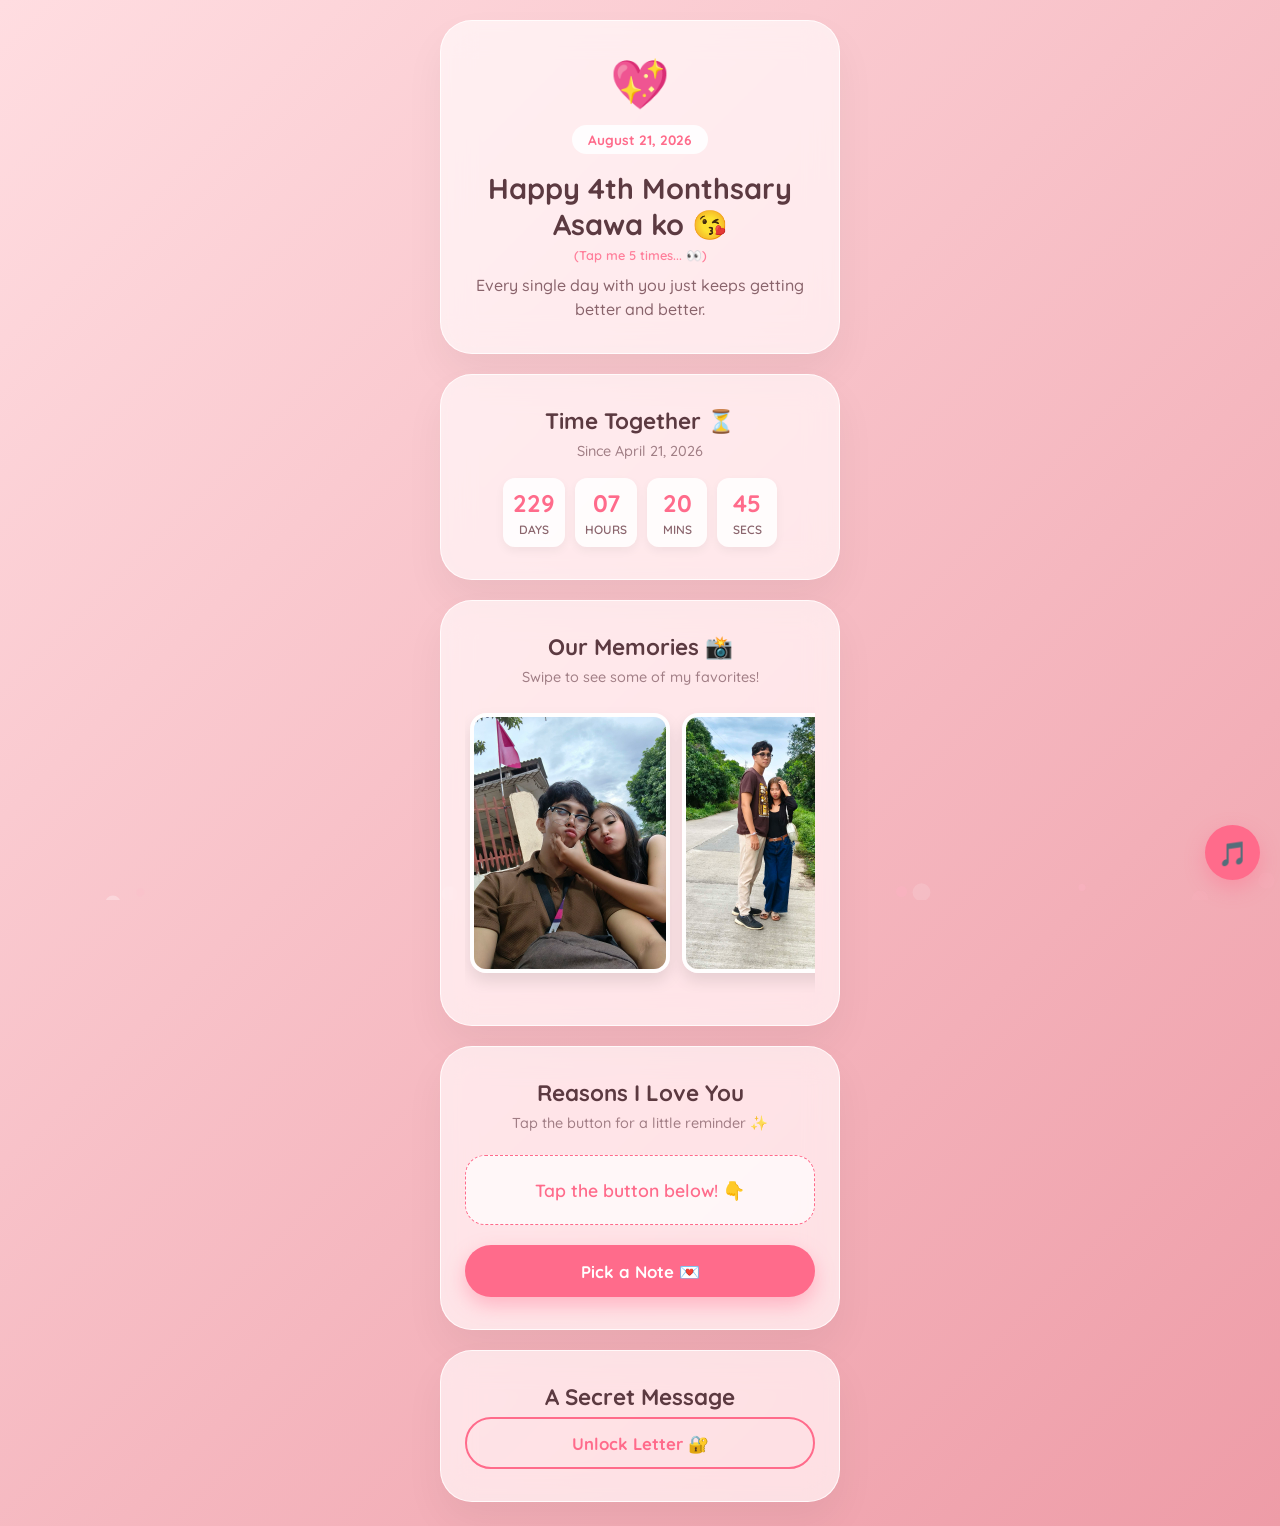
==== Website/main.html @ 51166802 "Update secret message in Easter egg section" ====
<!DOCTYPE html>
<html lang="en">
<head>
  <meta charset="UTF-8">
  <meta name="viewport" content="width=device-width, initial-scale=1.0, maximum-scale=1.0, user-scalable=no, viewport-fit=cover">
  <title>Happy 4th Monthsary!</title>
  <link rel="stylesheet" href="style.css?v=7">
</head>
<body>

  <!-- Floating Hearts Background -->
  <canvas id="hearts"></canvas>

  <div class="container">
  <!-- Header Card -->
    <div class="card">
      <div class="icon-wrapper">💖</div>
      <div class="date-badge">August 21, 2026</div>
      
      <!-- UPDATED TITLE WITH ASAWA KO AND EMOJI -->
      <h1 id="easterEggTrigger" style="cursor: pointer; user-select: none; -webkit-user-select: none;">Happy 4th Monthsary Asawa ko 😘</h1>
      <p style="font-size: 0.8rem; color: var(--accent); opacity: 0.85; margin-top: -4px; margin-bottom: 8px; font-weight: 600;">(Tap me 5 times... 👀)</p>
      
      <p>Every single day with you just keeps getting better and better.</p>
    </div>

    <!-- Relationship Timer Card -->
    <div class="card">
      <h2>Time Together ⏳</h2>
      <p class="subtitle">Since April 21, 2026</p>
      <div class="timer-container">
        <div class="time-box"><span id="days">00</span><small>Days</small></div>
        <div class="time-box"><span id="hours">00</span><small>Hours</small></div>
        <div class="time-box"><span id="mins">00</span><small>Mins</small></div>
        <div class="time-box"><span id="secs">00</span><small>Secs</small></div>
      </div>
    </div>

    <!-- Photo Gallery -->
    <div class="card">
      <h2>Our Memories 📸</h2>
      <p class="subtitle">Swipe to see some of my favorites!</p>
      <div class="gallery-container" id="photoGallery"></div>
    </div>

    <!-- Interactive Love Note Jar -->
    <div class="card">
      <h2>Reasons I Love You</h2>
      <p class="subtitle">Tap the button for a little reminder ✨</p>
      <div class="note-box">
        <div class="note-text" id="loveNote">Tap the button below! 👇</div>
      </div>
      <button class="btn" id="noteBtn">Pick a Note 💌</button>
    </div>

    <!-- Secret Love Letter & Voice Note -->
    <div class="card">
      <h2>A Secret Message</h2>
      <button class="btn btn-outline" id="letterBtn">Unlock Letter 🔐</button>
      <div class="letter-content" id="secretLetter">
        <p>Hey babe,</p>
        <p>Happy 4th Monthsary! Ginawa ko 'tong maliit na website na 'to para lang sa'yo, kasi deserve mo ang buong mundo.</p>
        <p>Salamat sa lahat ng tawanan natin, sa mga late-night talks, at sa pagiging number one supporter ko. Sobrang swerte ko na palagi kitang kasama.</p>
        <p class="signature">Laging sa'yo, <br><strong>Me ❤️</strong></p>
        
        <div style="margin-top: 20px; text-align: center;">
          <audio id="voiceNote" src="voice.mp3"></audio>
          <button class="btn btn-outline" id="playVoiceBtn" style="font-size: 0.95rem;">▶️ Play My Voice Message</button>
        </div>
      </div>
    </div>
  </div>

 <!-- Music Player & Floating Button -->
  <audio id="bgMusic" loop autoplay>
    <!-- Change this back to song.mp3 -->
    <source src="song.mp3" type="audio/mpeg">
  </audio>
  <button class="music-btn" id="musicBtn">🎵</button>

  <!-- Fullscreen Photo Modal -->
  <div class="photo-modal" id="photoModal">
    <span class="close-photo" id="closePhotoBtn">&times;</span>
    <img class="photo-modal-content" id="expandedImg">
  </div>

 <!-- Secret Easter Egg Modal Popup -->
  <div class="easter-egg-modal" id="easterEggModal">
    <div class="easter-egg-content">
      <span class="easter-egg-icon">🐣💖</span>
      <h3>Secret Easter Egg Found!</h3>
      
      <p>Di ka dapat nandito ngayon, nakita mo na pinakamaganda kong kabet ahahah ajokee 😜<br><br>anyways ILOVE YOU SO MUCH ASAWA KO 😘😘😘</p>
      
      <!-- YOUR "KABET" PHOTO GOES RIGHT HERE -->
      <img src="kabet.png" alt="Kabet Joke" style="width: 100%; max-width: 200px; border-radius: 12px; margin-bottom: 15px; border: 2px dashed var(--accent);">
      
      <button class="btn" id="closeEggBtn">Yehey! ❤️</button>
    </div>
  </div>
  <script src="script.js?v=7"></script>
</body>
</html>
---- Website/style.css ----
@import url('https://fonts.googleapis.com/css2?family=Quicksand:wght@500;600;700&display=swap');

:root {
  --bg-gradient: linear-gradient(135deg, #ffdde1 0%, #ee9ca7 100%);
  --card-bg: rgba(255, 255, 255, 0.65);
  --card-border: rgba(255, 255, 255, 0.8);
  --text-main: #5c3a41;
  --text-muted: #8a646c;
  --accent: #ff6b8b;
  --accent-shadow: rgba(255, 107, 139, 0.4);
}

* {
  box-sizing: border-box;
  margin: 0;
  padding: 0;
  font-family: 'Quicksand', -apple-system, BlinkMacSystemFont, "Segoe UI", Roboto, Helvetica, Arial, sans-serif, "Apple Color Emoji", "Segoe UI Emoji", "Segoe UI Symbol", "Noto Color Emoji";
  -webkit-tap-highlight-color: transparent;
  touch-action: manipulation;
}

body {
  background: var(--bg-gradient);
  min-height: 100vh;
  min-height: -webkit-fill-available; 
  display: flex;
  flex-direction: column;
  align-items: center;
  justify-content: center; 
  color: var(--text-main);
  overflow-x: hidden;
  padding: max(20px, env(safe-area-inset-top)) 20px max(24px, env(safe-area-inset-bottom));
}

canvas#hearts {
  position: fixed;
  top: 0; left: 0; width: 100%; height: 100%;
  pointer-events: none;
  z-index: 0;
}

/* --- Landing Page Styles --- */
.landing-page { position: absolute; top: 0; left: 0; width: 100%; height: 100%; display: flex; flex-direction: column; align-items: center; justify-content: center; z-index: 10; }
.landing-title { font-size: 2.2rem; color: var(--text-main); margin-bottom: 10px; text-align: center; animation: slideDown 0.6s ease-out; }
.landing-text { font-size: 1.1rem; margin-bottom: 30px; animation: slideDown 0.8s ease-out; }
.catch-btn { transition: top 0.3s cubic-bezier(0.175, 0.885, 0.32, 1.275), left 0.3s cubic-bezier(0.175, 0.885, 0.32, 1.275), background 0.2s; width: auto !important; min-width: 160px; z-index: 20; position: relative; }

/* --- Main Page Styles --- */
.container { width: 100%; max-width: 400px; z-index: 1; display: flex; flex-direction: column; gap: 20px; margin: auto 0; }
.card { background: var(--card-bg); backdrop-filter: blur(16px) saturate(120%); border-radius: 32px; padding: 32px 24px; text-align: center; box-shadow: 0 20px 40px rgba(0, 0, 0, 0.05); border: 1px solid var(--card-border); animation: slideUp 0.6s cubic-bezier(0.16, 1, 0.3, 1) backwards; }

.card:nth-child(1) { animation-delay: 0.1s; }
.card:nth-child(2) { animation-delay: 0.25s; }
.card:nth-child(3) { animation-delay: 0.4s; }
.card:nth-child(4) { animation-delay: 0.55s; }
.card:nth-child(5) { animation-delay: 0.7s; }

.icon-wrapper { font-size: 3rem; margin-bottom: 12px; animation: float 3s ease-in-out infinite; }
h1 { font-size: 1.8rem; font-weight: 700; margin-bottom: 8px; color: var(--text-main); cursor: pointer; }
h2 { font-size: 1.4rem; font-weight: 700; margin-bottom: 6px; }

.date-badge { display: inline-block; background: rgba(255, 255, 255, 0.9); color: var(--accent); padding: 6px 16px; border-radius: 20px; font-size: 0.85rem; font-weight: 700; margin-bottom: 16px; }
p { font-size: 1rem; line-height: 1.5; color: var(--text-muted); font-weight: 500; }
.subtitle { font-size: 0.9rem; opacity: 0.8; }

/* --- Timer Styles --- */
.timer-container { display: flex; justify-content: center; gap: 10px; margin-top: 15px; }
.time-box { background: rgba(255, 255, 255, 0.85); padding: 10px; border-radius: 12px; min-width: 60px; box-shadow: 0 4px 10px rgba(0,0,0,0.05); display: flex; flex-direction: column; }
.time-box span { font-size: 1.5rem; font-weight: 700; color: var(--accent); }
.time-box small { font-size: 0.75rem; color: var(--text-muted); font-weight: 600; text-transform: uppercase; margin-top: 4px; }

/* --- Photo Gallery Styles --- */
.gallery-container { display: flex; gap: 12px; overflow-x: auto; padding: 10px 5px 20px 5px; margin-top: 15px; scroll-snap-type: x mandatory; scrollbar-width: none; }
.gallery-container::-webkit-scrollbar { display: none; }
.gallery-img { flex: 0 0 200px; height: 260px; object-fit: cover; border-radius: 16px; scroll-snap-align: center; box-shadow: 0 8px 16px rgba(0,0,0,0.1); border: 4px solid rgba(255, 255, 255, 0.9); background-color: rgba(255, 255, 255, 0.4); }

/* --- Interactive Note Box --- */
.note-box { margin: 20px 0; min-height: 70px; display: flex; align-items: center; justify-content: center; background: rgba(255, 255, 255, 0.7); border-radius: 20px; padding: 16px; border: 1px dashed var(--accent); }
.note-text { font-size: 1.1rem; font-weight: 600; color: var(--accent); transition: all 0.3s; }

/* --- Buttons --- */
.btn { background: var(--accent); color: white; border: none; min-height: 52px; width: 100%; padding: 0 24px; font-size: 1.05rem; font-weight: 700; border-radius: 100px; cursor: pointer; box-shadow: 0 8px 20px var(--accent-shadow); transition: transform 0.2s; }
.btn-outline { background: transparent; color: var(--accent); border: 2px solid var(--accent); box-shadow: none; }
.btn:active { transform: scale(0.92); }

/* --- Secret Letter --- */
.letter-content { display: none; margin-top: 24px; padding-top: 24px; border-top: 2px dashed rgba(255,255,255,0.6); text-align: left; }
.letter-content p { margin-bottom: 12px; }
.letter-content .signature { margin-top: 20px; font-size: 1.1rem; color: var(--accent); }
.letter-content.active { display: block; animation: slideDown 0.4s ease-out; }

/* --- Floating Music Button --- */
.music-btn { position: fixed; bottom: 20px; right: 20px; width: 55px; height: 55px; border-radius: 50%; background: var(--accent); color: white; border: none; font-size: 1.5rem; box-shadow: 0 8px 20px var(--accent-shadow); cursor: pointer; z-index: 100; display: flex; align-items: center; justify-content: center; transition: transform 0.2s; }
.music-btn:active { transform: scale(0.85); }

/* --- Tap-to-Heart Animation --- */
.tap-heart { position: absolute; font-size: 1.8rem; pointer-events: none; transform: translate(-50%, -50%); animation: floatUpHeart 1.2s ease-out forwards; z-index: 9999; }

/* --- Fullscreen Photo Modal Styles --- */
.photo-modal { position: fixed; top: 0; left: 0; width: 100%; height: 100%; background: rgba(0, 0, 0, 0.85); backdrop-filter: blur(8px); display: flex; align-items: center; justify-content: center; z-index: 100000; opacity: 0; pointer-events: none; transition: opacity 0.3s ease; }
.photo-modal.active { opacity: 1; pointer-events: auto; }
.photo-modal-content { max-width: 90%; max-height: 85%; border-radius: 16px; box-shadow: 0 10px 30px rgba(0,0,0,0.5); transform: scale(0.8); transition: transform 0.3s cubic-bezier(0.175, 0.885, 0.32, 1.275); object-fit: contain; }
.photo-modal.active .photo-modal-content { transform: scale(1); }
.close-photo { position: absolute; top: 15px; right: 25px; color: white; font-size: 45px; font-weight: bold; cursor: pointer; transition: 0.2s; z-index: 100001; }
.close-photo:active { transform: scale(0.8); }

/* --- Easter Egg Modal Styles --- */
.easter-egg-modal { position: fixed; top: 0; left: 0; width: 100%; height: 100%; background: rgba(0, 0, 0, 0.4); backdrop-filter: blur(8px); display: flex; align-items: center; justify-content: center; z-index: 10000; opacity: 0; pointer-events: none; transition: opacity 0.3s ease; }
.easter-egg-modal.active { opacity: 1; pointer-events: auto; }
.easter-egg-content { background: rgba(255, 255, 255, 0.95); padding: 30px 24px; border-radius: 28px; text-align: center; max-width: 320px; width: 90%; box-shadow: 0 20px 40px rgba(0,0,0,0.2); border: 2px solid var(--accent); transform: scale(0.8); transition: transform 0.3s cubic-bezier(0.175, 0.885, 0.32, 1.275); }
.easter-egg-modal.active .easter-egg-content { transform: scale(1); }
.easter-egg-icon { font-size: 3rem; display: block; margin-bottom: 10px; animation: float 3s ease-in-out infinite; }
.easter-egg-content h3 { color: var(--accent); margin-bottom: 8px; font-size: 1.3rem; }
.easter-egg-content p { margin-bottom: 20px; color: var(--text-main); font-size: 0.95rem; line-height: 1.4; }

/* --- Keyframes --- */
@keyframes slideUp { from { opacity: 0; transform: translateY(30px); } to { opacity: 1; transform: translateY(0); } }
@keyframes slideDown { from { opacity: 0; transform: translateY(-10px); } to { opacity: 1; transform: translateY(0); } }
@keyframes float { 0%, 100% { transform: translateY(0); } 50% { transform: translateY(-10px); } }
@keyframes floatUpHeart { 0% { opacity: 1; transform: translate(-50%, -50%) scale(0.5); } 100% { opacity: 0; transform: translate(-50%, -150px) scale(1.5); } }
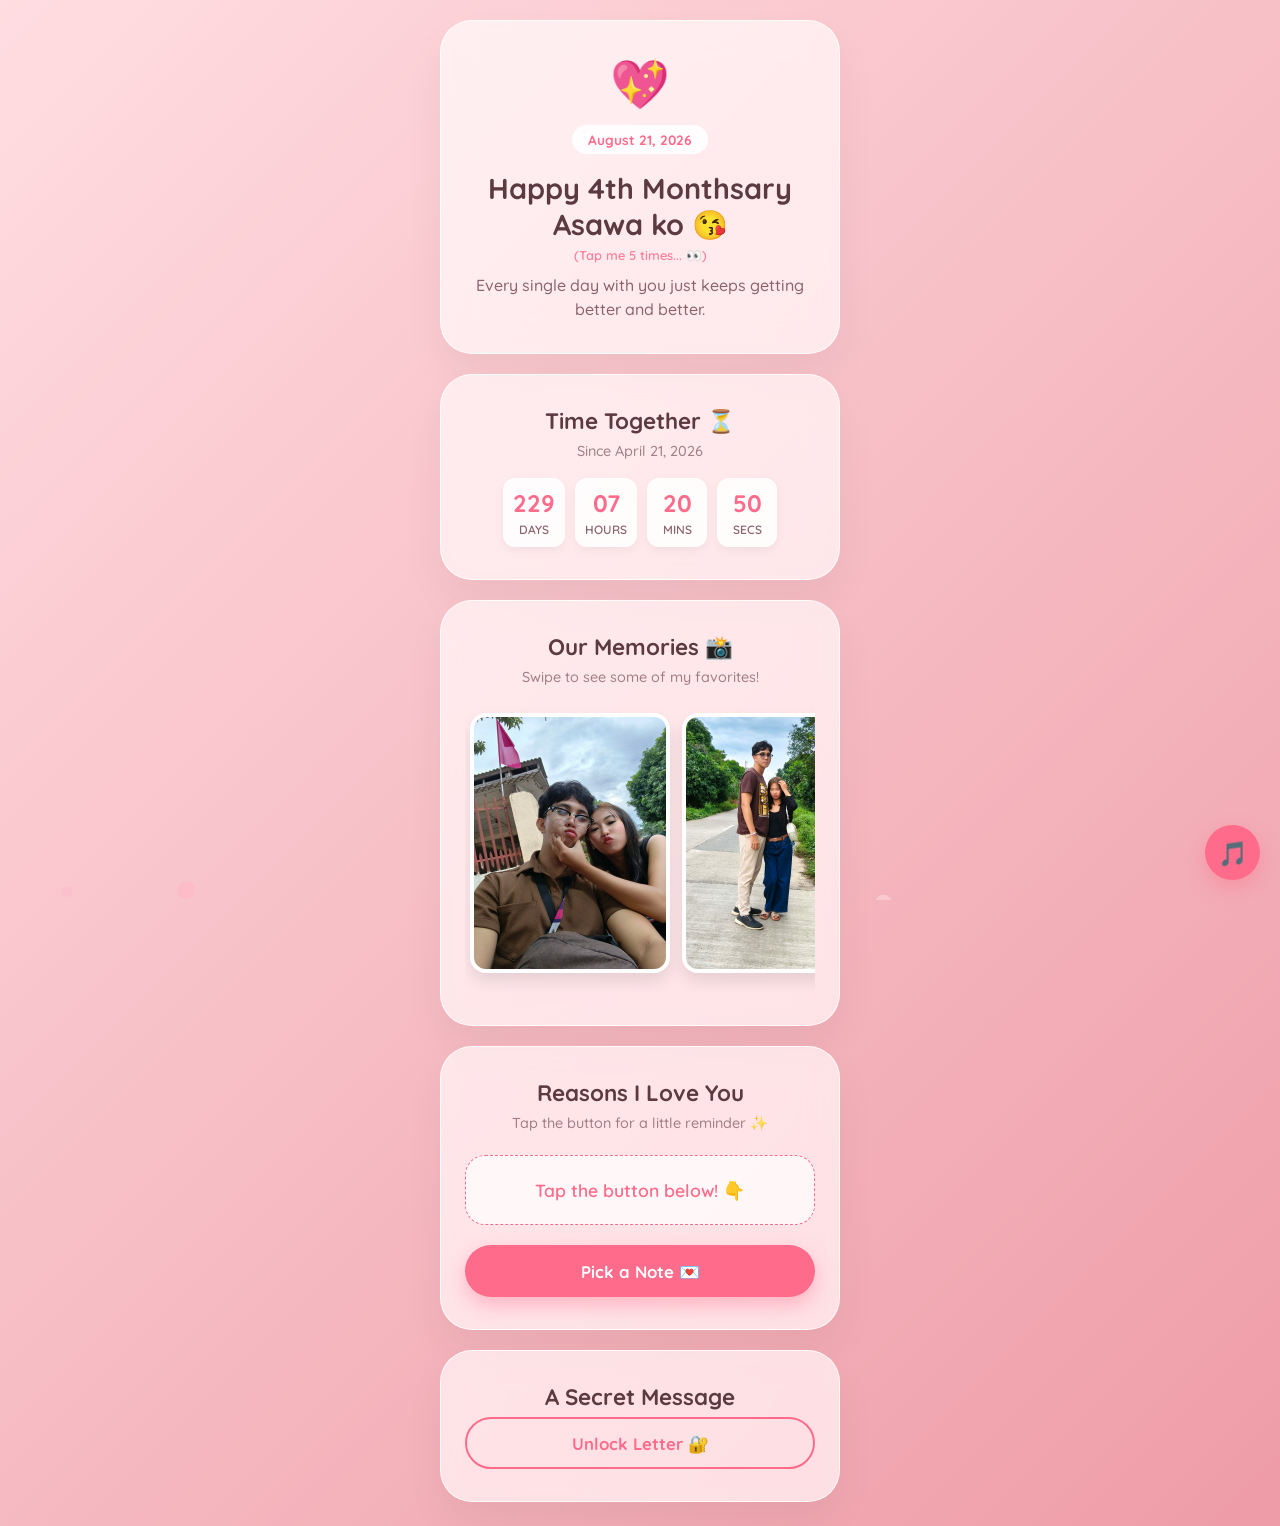
==== commit 6cef35ce: "Update main.html" ====
--- a/Website/main.html
+++ b/Website/main.html
@@ -57,10 +57,11 @@
     <div class="card">
       <h2>A Secret Message</h2>
       <button class="btn btn-outline" id="letterBtn">Unlock Letter 🔐</button>
-      <div class="letter-content" id="secretLetter">
-        <p>Hey babe,</p>
-        <p>Happy 4th Monthsary! Ginawa ko 'tong maliit na website na 'to para lang sa'yo, kasi deserve mo ang buong mundo.</p>
-        <p>Salamat sa lahat ng tawanan natin, sa mga late-night talks, at sa pagiging number one supporter ko. Sobrang swerte ko na palagi kitang kasama.</p>
+     <div class="letter-content" id="secretLetter">
+        <p>Hi Asawa ko,</p>
+        <p>Happy 4th Monthsary! Ginawa ko 'tong maliit na website na 'to para sa'yo, kasi kahit maldita ka minsan, ikaw pa rin ang pinakamagandang nangyari sa akin.</p>
+        <p>Salamat kasi kahit sobrang seloso ako at minsan may topak din, you still accept me and love me. Thank you sa lahat ng tawanan, late-night talks, at sa pag-intindi sa ugali ko (wala ka na kasing choice hahaha).</p>
+        <p>Apat na buwan pa lang, pero sobrang dami na nating memories. I promise to always be your number one supporter and your annoying selosong asawa. I love you so much!</p>
         <p class="signature">Laging sa'yo, <br><strong>Me ❤️</strong></p>
         
         <div style="margin-top: 20px; text-align: center;">
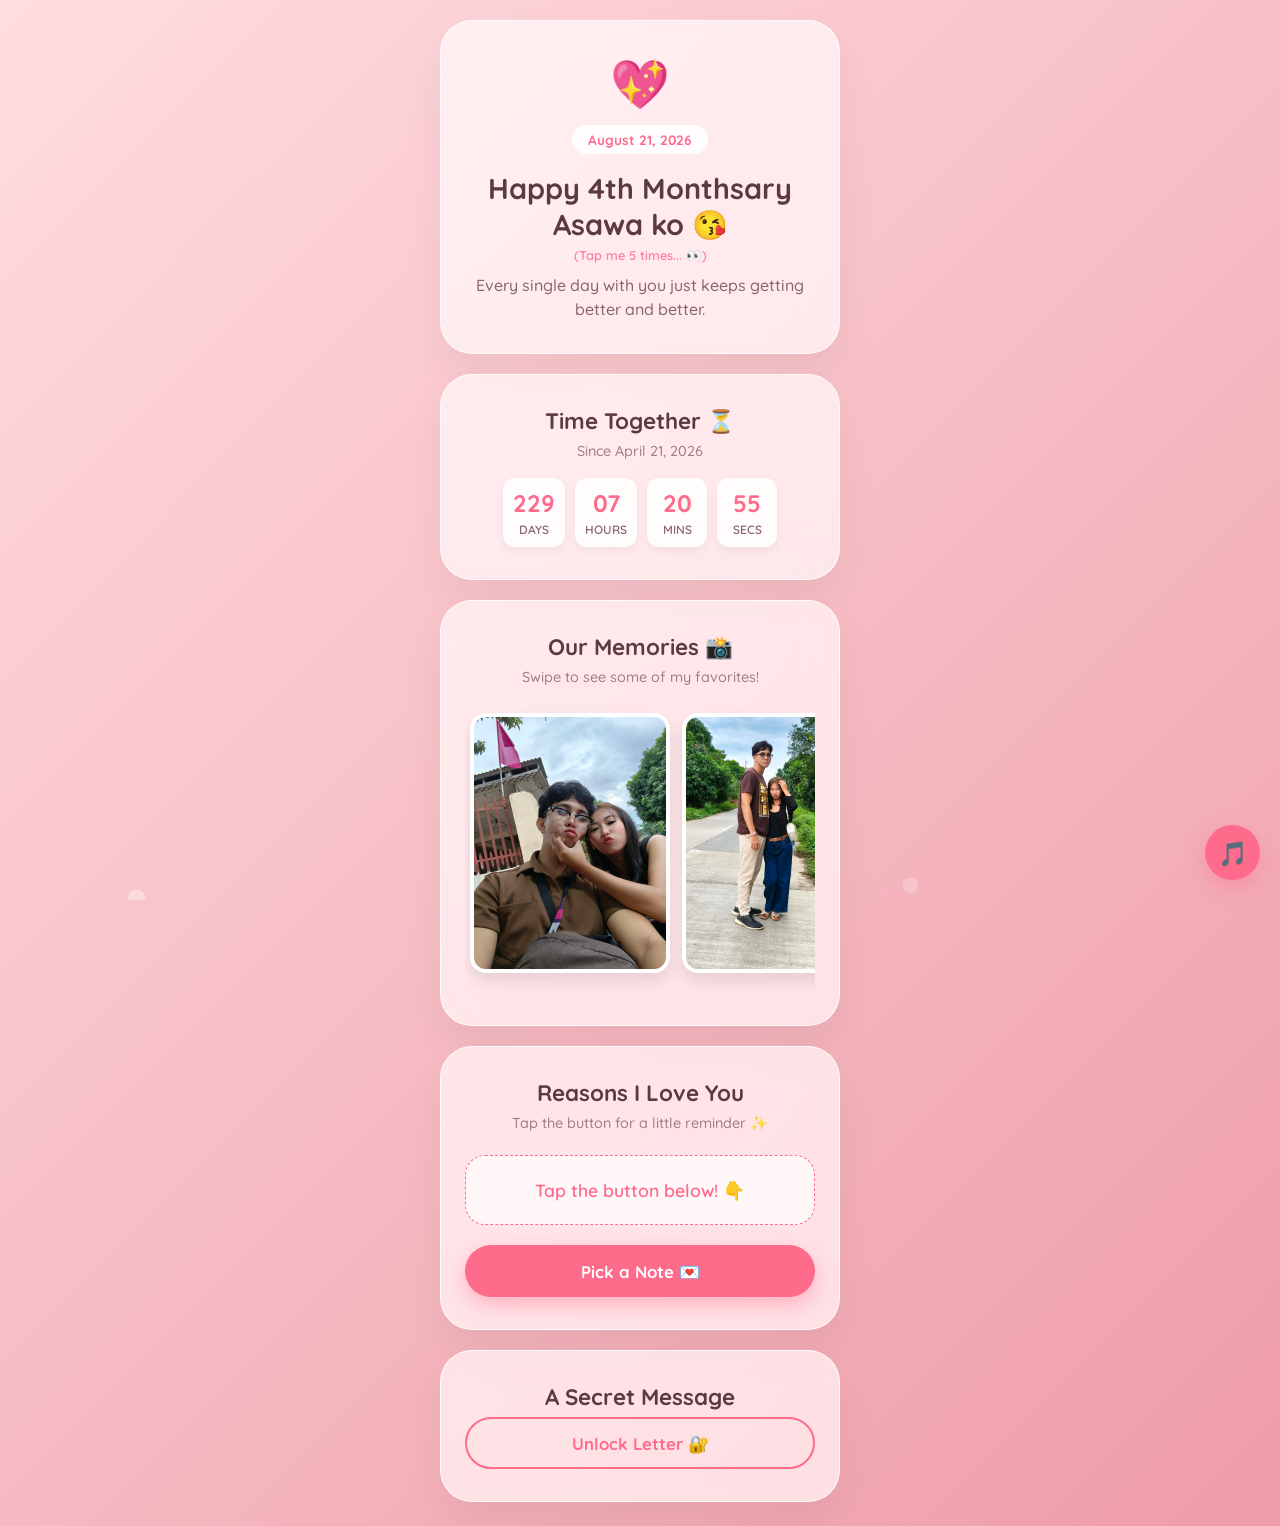
==== commit 2e95e683: "Update main.html" ====
--- a/Website/main.html
+++ b/Website/main.html
@@ -62,7 +62,7 @@
         <p>Happy 4th Monthsary! Ginawa ko 'tong maliit na website na 'to para sa'yo, kasi kahit maldita ka minsan, ikaw pa rin ang pinakamagandang nangyari sa akin.</p>
         <p>Salamat kasi kahit sobrang seloso ako at minsan may topak din, you still accept me and love me. Thank you sa lahat ng tawanan, late-night talks, at sa pag-intindi sa ugali ko (wala ka na kasing choice hahaha).</p>
         <p>Apat na buwan pa lang, pero sobrang dami na nating memories. I promise to always be your number one supporter and your annoying selosong asawa. I love you so much!</p>
-        <p class="signature">Laging sa'yo, <br><strong>Me ❤️</strong></p>
+        <p class="signature">Laging sa'yo, <br><strong>Your Babezz 🖤</strong></p>
         
         <div style="margin-top: 20px; text-align: center;">
           <audio id="voiceNote" src="voice.mp3"></audio>
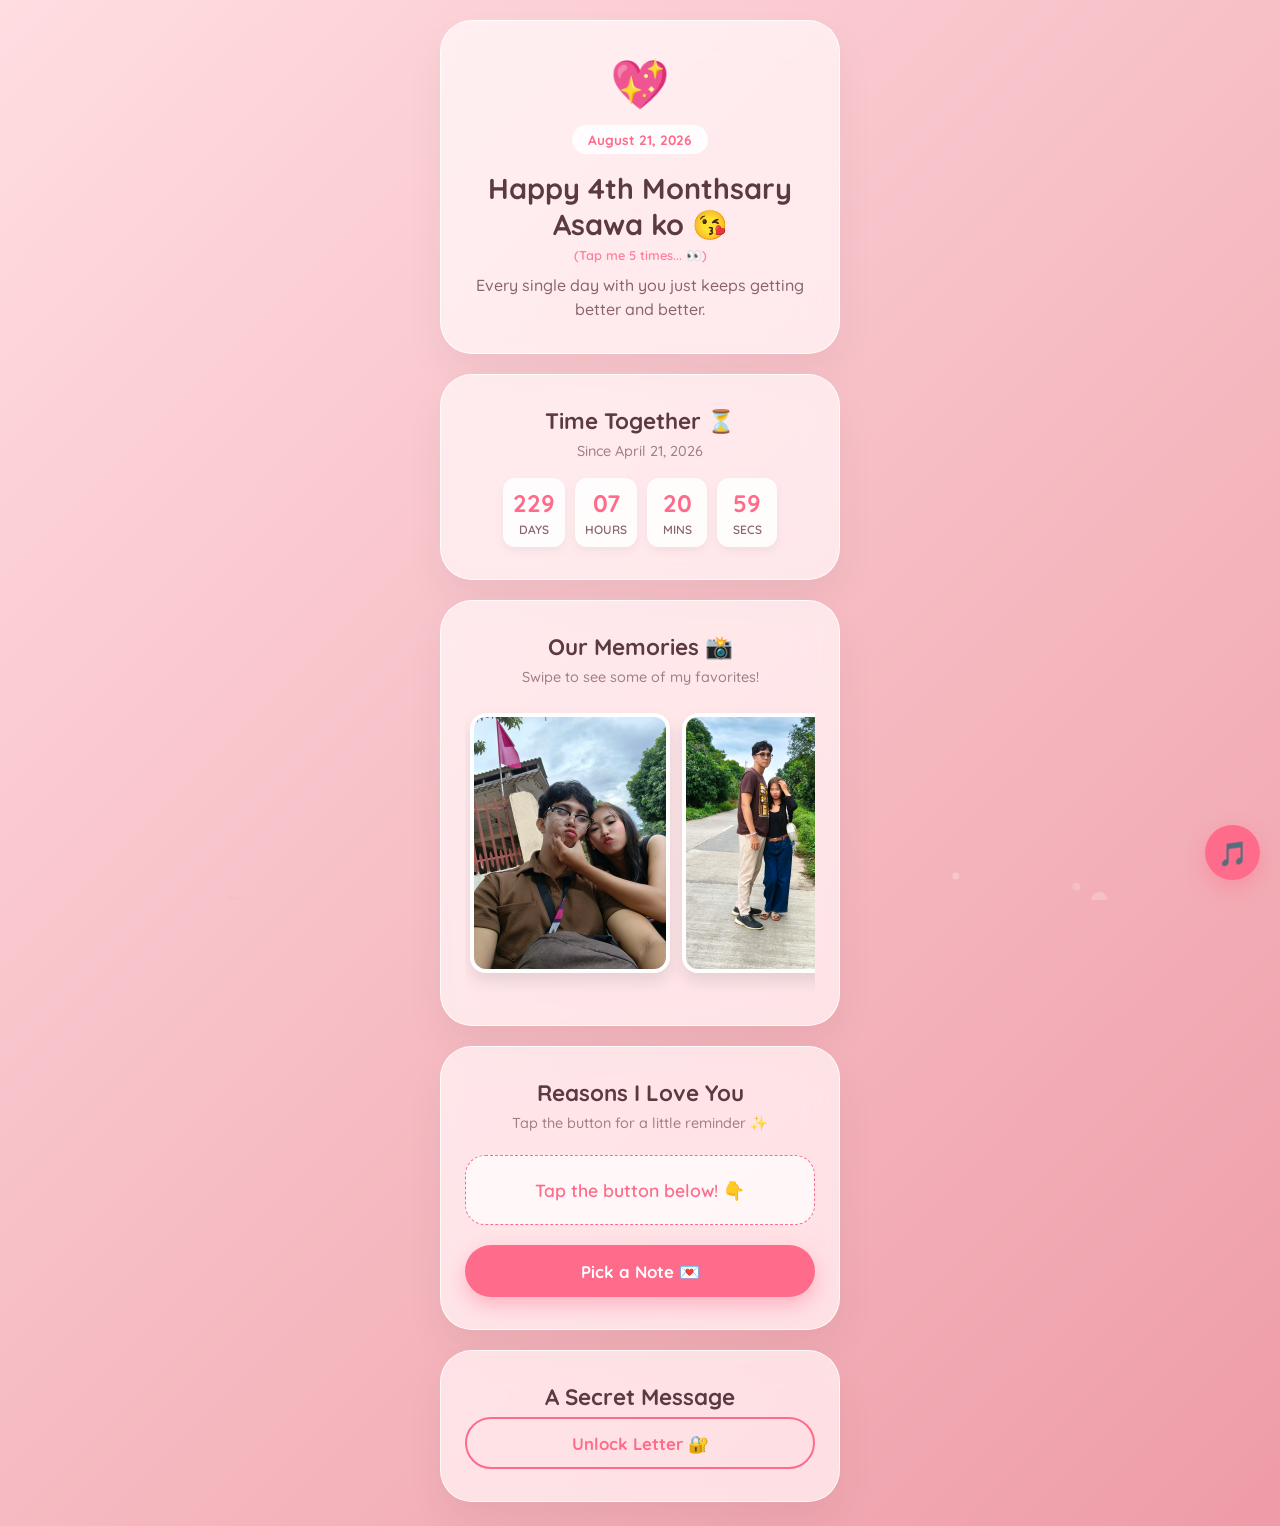
==== commit 1bf78df1: "Update main.html" ====
--- a/Website/main.html
+++ b/Website/main.html
@@ -62,7 +62,7 @@
         <p>Happy 4th Monthsary! Ginawa ko 'tong maliit na website na 'to para sa'yo, kasi kahit maldita ka minsan, ikaw pa rin ang pinakamagandang nangyari sa akin.</p>
         <p>Salamat kasi kahit sobrang seloso ako at minsan may topak din, you still accept me and love me. Thank you sa lahat ng tawanan, late-night talks, at sa pag-intindi sa ugali ko (wala ka na kasing choice hahaha).</p>
         <p>Apat na buwan pa lang, pero sobrang dami na nating memories. I promise to always be your number one supporter and your annoying selosong asawa. I love you so much!</p>
-        <p class="signature">Laging sa'yo, <br><strong>Your Babezz 🖤</strong></p>
+        <p class="signature">Laging sa'yo, <br><strong>Babezz 🖤</strong></p>
         
         <div style="margin-top: 20px; text-align: center;">
           <audio id="voiceNote" src="voice.mp3"></audio>
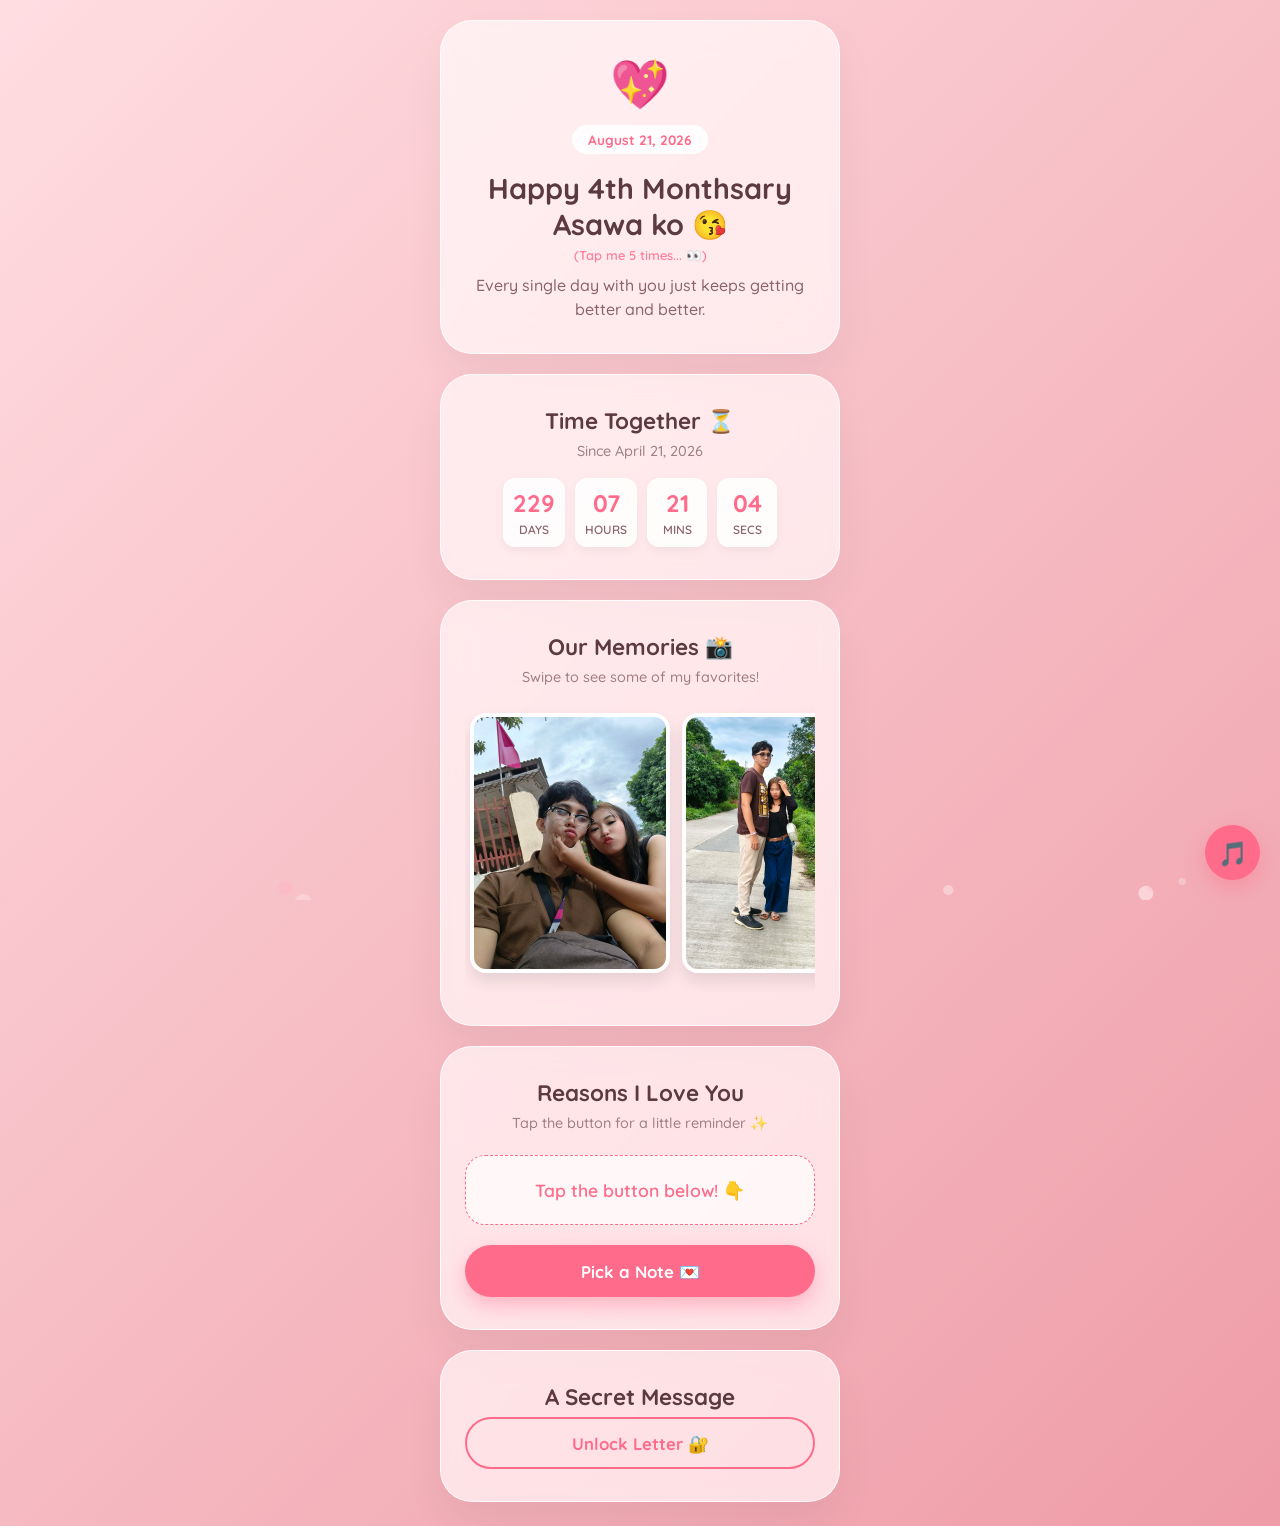
==== commit c69aada0: "Update main.html" ====
--- a/Website/main.html
+++ b/Website/main.html
@@ -61,7 +61,7 @@
         <p>Hi Asawa ko,</p>
         <p>Happy 4th Monthsary! Ginawa ko 'tong maliit na website na 'to para sa'yo, kasi kahit maldita ka minsan, ikaw pa rin ang pinakamagandang nangyari sa akin.</p>
         <p>Salamat kasi kahit sobrang seloso ako at minsan may topak din, you still accept me and love me. Thank you sa lahat ng tawanan, late-night talks, at sa pag-intindi sa ugali ko (wala ka na kasing choice hahaha).</p>
-        <p>Apat na buwan pa lang, pero sobrang dami na nating memories. I promise to always be your number one supporter and your annoying selosong asawa. I love you so much!</p>
+        <p>Apat na buwan pa lang, pero sobrang dami na nating memories. I promise to always be your number one supporter and your annoying selosong asawa. I love you so much! 😘😘😘</p>
         <p class="signature">Laging sa'yo, <br><strong>Babezz 🖤</strong></p>
         
         <div style="margin-top: 20px; text-align: center;">
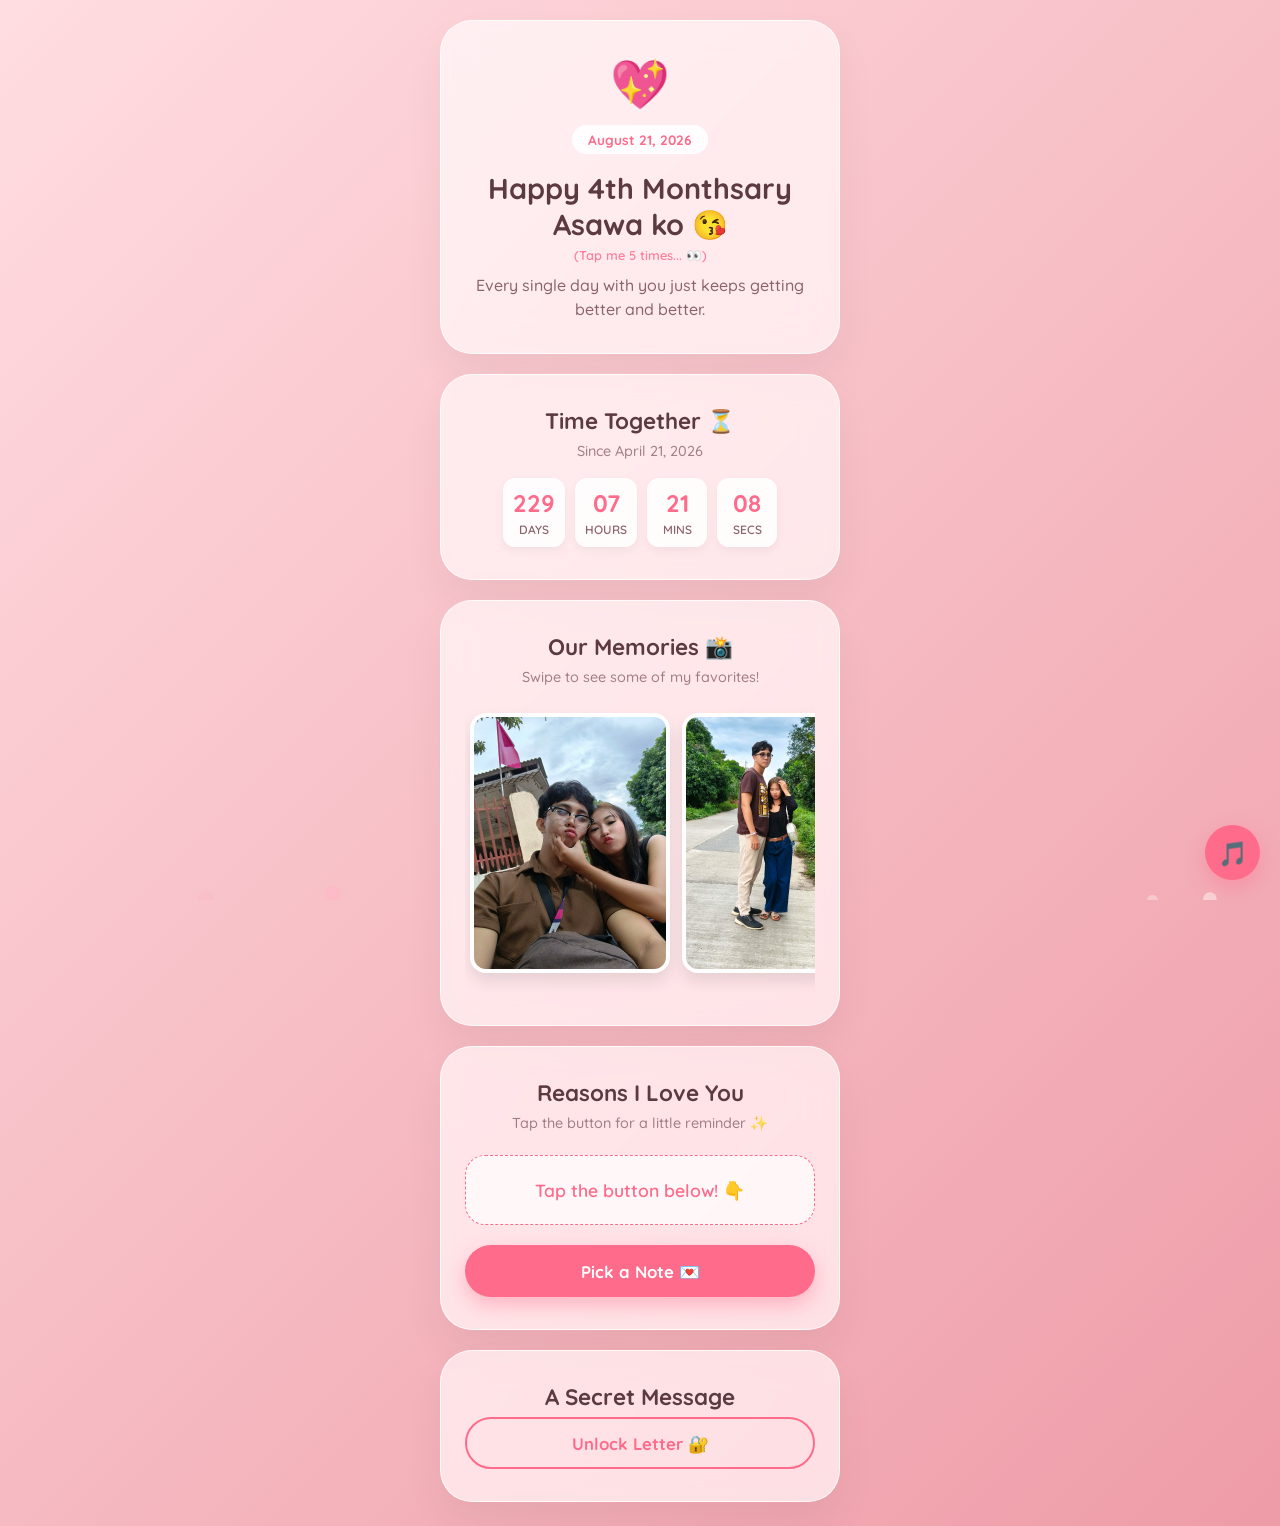
==== commit 4fbe2d00: "Update main.html" ====
--- a/Website/main.html
+++ b/Website/main.html
@@ -4,6 +4,7 @@
   <meta charset="UTF-8">
   <meta name="viewport" content="width=device-width, initial-scale=1.0, maximum-scale=1.0, user-scalable=no, viewport-fit=cover">
   <title>Happy 4th Monthsary!</title>
+  <link rel="icon" href="data:image/svg+xml,<svg xmlns=%22http://www.w3.org/2000/svg%22 viewBox=%220 0 100 100%22><text y=%22.9em%22 font-size=%2290%22>💖</text></svg>">
   <link rel="stylesheet" href="style.css?v=7">
 </head>
 <body>
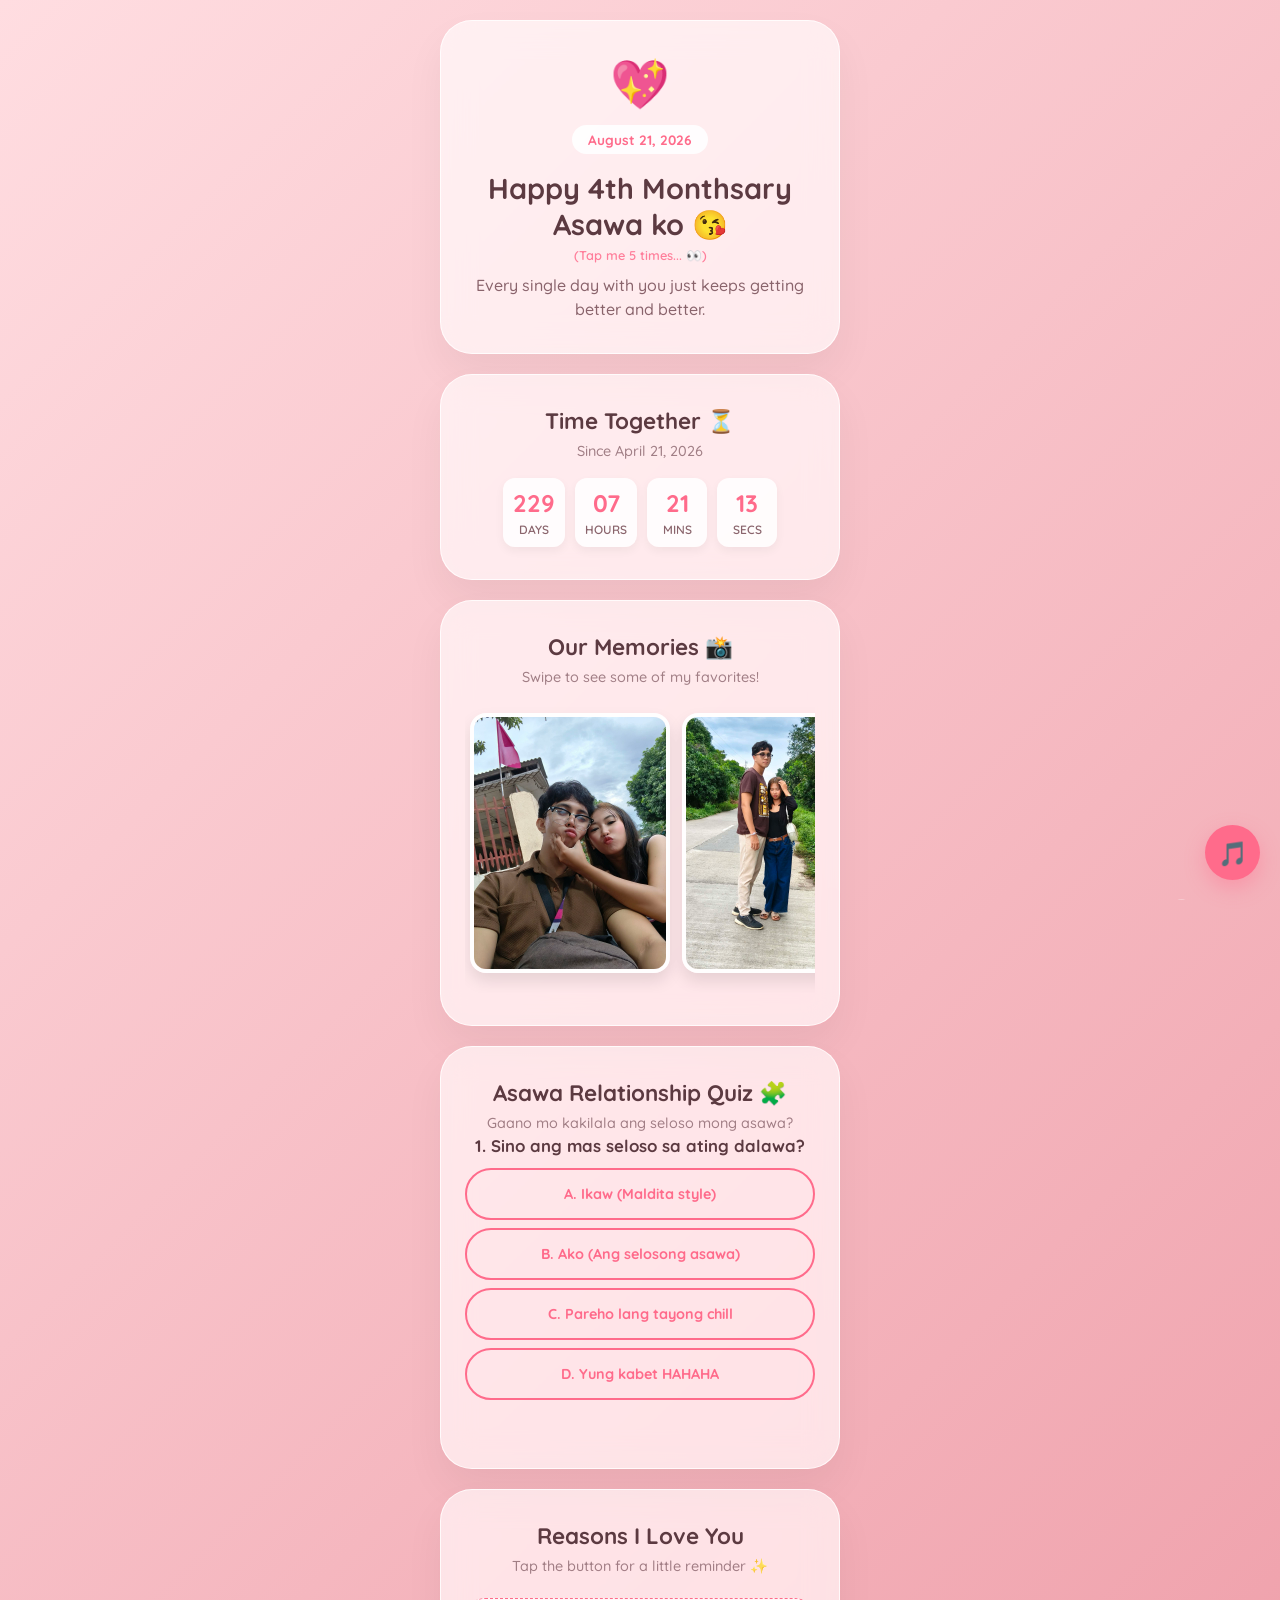
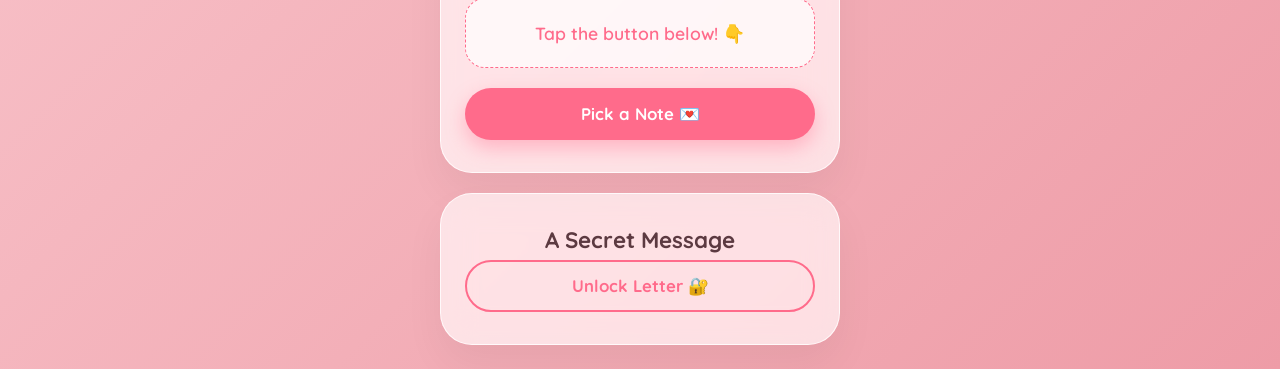
==== commit e0b59f69: "Update main.html" ====
--- a/Website/main.html
+++ b/Website/main.html
@@ -18,7 +18,6 @@
       <div class="icon-wrapper">💖</div>
       <div class="date-badge">August 21, 2026</div>
       
-      <!-- UPDATED TITLE WITH ASAWA KO AND EMOJI -->
       <h1 id="easterEggTrigger" style="cursor: pointer; user-select: none; -webkit-user-select: none;">Happy 4th Monthsary Asawa ko 😘</h1>
       <p style="font-size: 0.8rem; color: var(--accent); opacity: 0.85; margin-top: -4px; margin-bottom: 8px; font-weight: 600;">(Tap me 5 times... 👀)</p>
       
@@ -42,6 +41,24 @@
       <h2>Our Memories 📸</h2>
       <p class="subtitle">Swipe to see some of my favorites!</p>
       <div class="gallery-container" id="photoGallery"></div>
+    </div>
+
+    <!-- Relationship Quiz Card -->
+    <div class="card" id="quizCard">
+      <h2>Asawa Relationship Quiz 🧩</h2>
+      <p class="subtitle">Gaano mo kakilala ang seloso mong asawa?</p>
+      
+      <div id="quizContainer">
+        <div id="quizQuestion" style="font-weight: bold; font-size: 1.05rem; margin-bottom: 12px;"></div>
+        <div id="quizOptions" style="display: flex; flex-direction: column; gap: 8px;"></div>
+        <div id="quizFeedback" style="margin-top: 12px; font-weight: 600; min-height: 24px;"></div>
+      </div>
+      
+      <div id="quizResult" style="display: none; text-align: center;">
+        <h3 id="quizScoreText" style="font-size: 1.3rem; margin-bottom: 8px;"></h3>
+        <p id="quizResultMessage" style="margin-bottom: 15px;"></p>
+        <button class="btn" id="restartQuizBtn">Try Again 🔄</button>
+      </div>
     </div>
 
     <!-- Interactive Love Note Jar -->
@@ -73,9 +90,8 @@
     </div>
   </div>
 
- <!-- Music Player & Floating Button -->
+  <!-- Music Player & Floating Button -->
   <audio id="bgMusic" loop autoplay>
-    <!-- Change this back to song.mp3 -->
     <source src="song.mp3" type="audio/mpeg">
   </audio>
   <button class="music-btn" id="musicBtn">🎵</button>
@@ -86,7 +102,7 @@
     <img class="photo-modal-content" id="expandedImg">
   </div>
 
- <!-- Secret Easter Egg Modal Popup -->
+  <!-- Secret Easter Egg Modal Popup -->
   <div class="easter-egg-modal" id="easterEggModal">
     <div class="easter-egg-content">
       <span class="easter-egg-icon">🐣💖</span>
@@ -94,7 +110,6 @@
       
       <p>Di ka dapat nandito ngayon, nakita mo na pinakamaganda kong kabet ahahah ajokee 😜<br><br>anyways ILOVE YOU SO MUCH ASAWA KO 😘😘😘</p>
       
-      <!-- YOUR "KABET" PHOTO GOES RIGHT HERE -->
       <img src="kabet.png" alt="Kabet Joke" style="width: 100%; max-width: 200px; border-radius: 12px; margin-bottom: 15px; border: 2px dashed var(--accent);">
       
       <button class="btn" id="closeEggBtn">Yehey! ❤️</button>
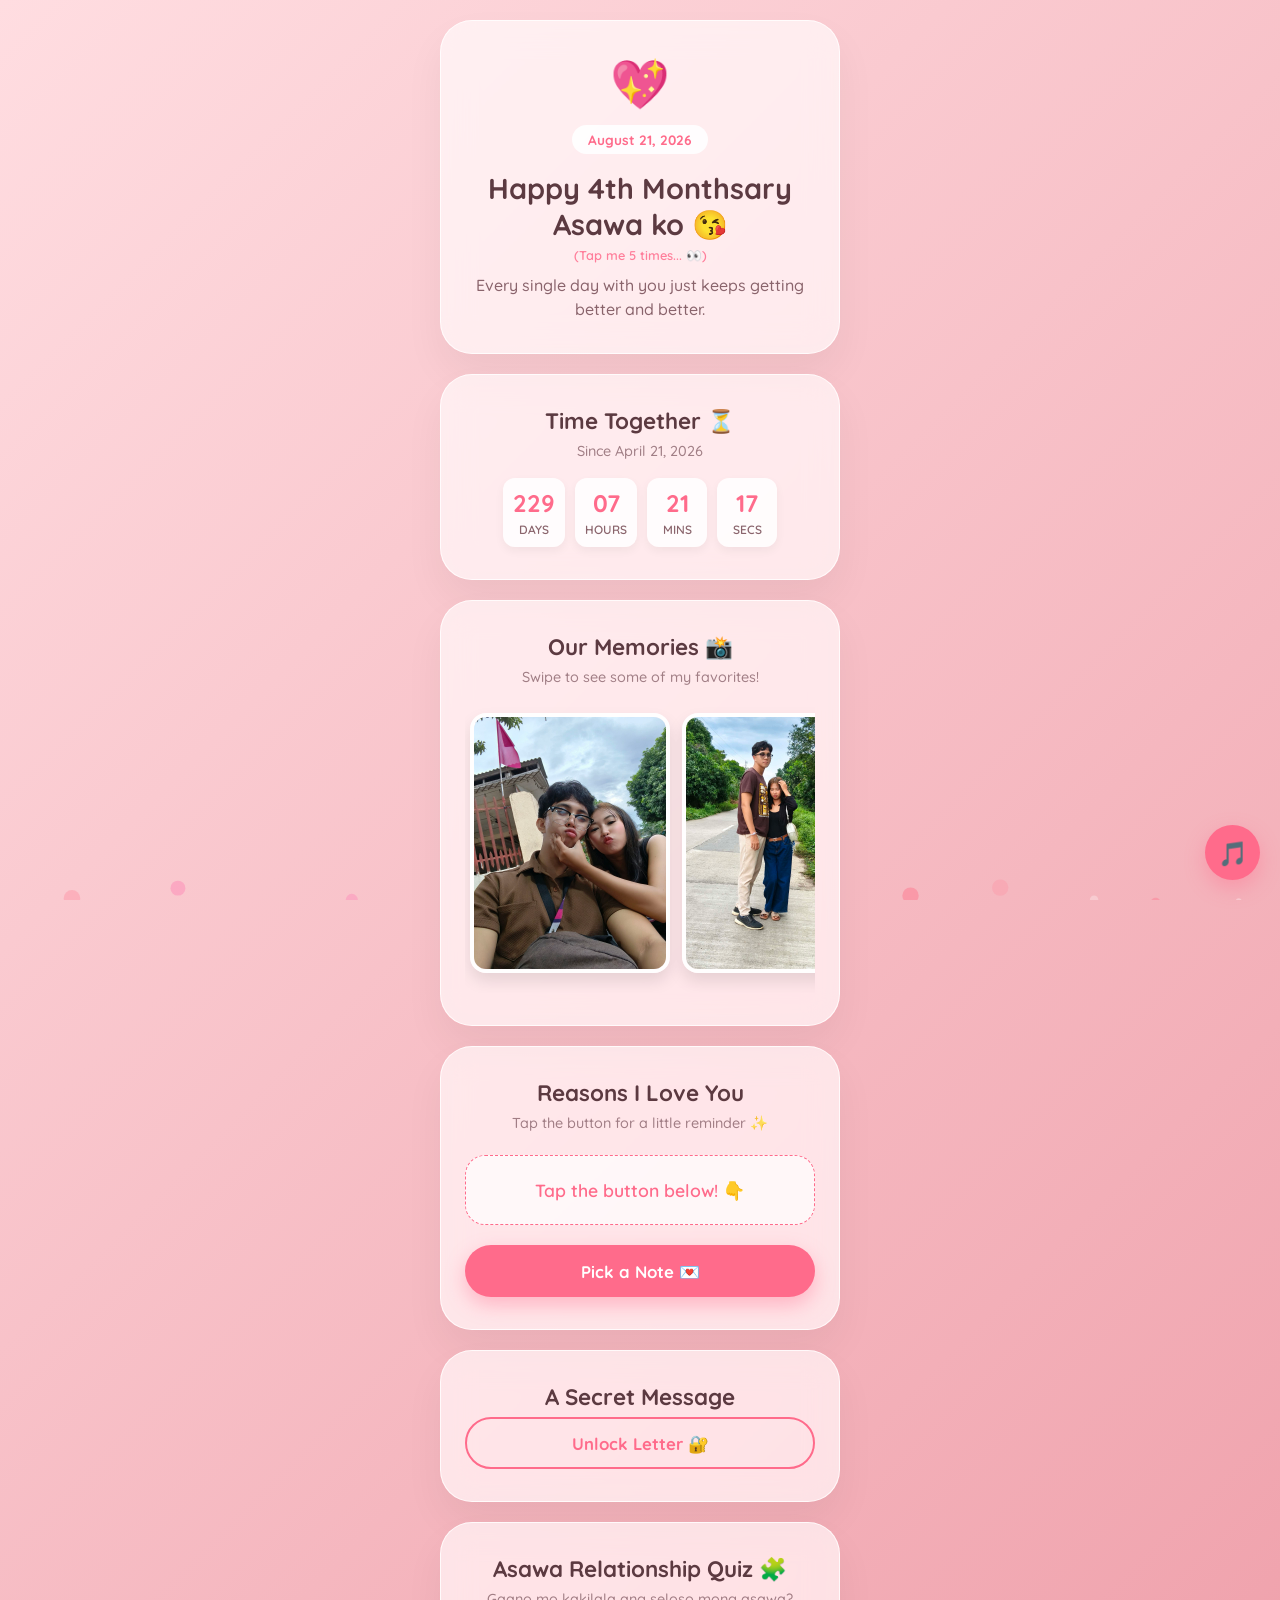
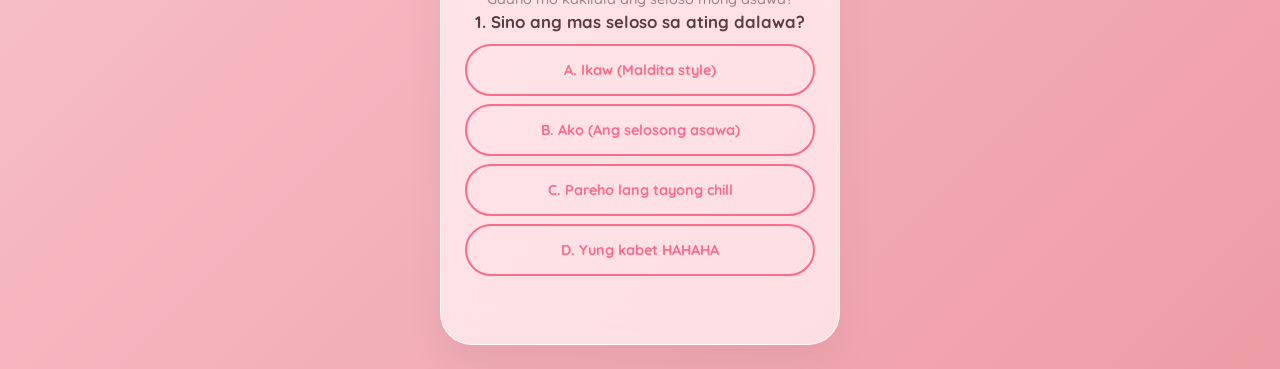
==== commit aff8473b: "Update main.html" ====
--- a/Website/main.html
+++ b/Website/main.html
@@ -13,7 +13,7 @@
   <canvas id="hearts"></canvas>
 
   <div class="container">
-  <!-- Header Card -->
+    <!-- Header Card -->
     <div class="card">
       <div class="icon-wrapper">💖</div>
       <div class="date-badge">August 21, 2026</div>
@@ -43,7 +43,35 @@
       <div class="gallery-container" id="photoGallery"></div>
     </div>
 
-    <!-- Relationship Quiz Card -->
+    <!-- Interactive Love Note Jar -->
+    <div class="card">
+      <h2>Reasons I Love You</h2>
+      <p class="subtitle">Tap the button for a little reminder ✨</p>
+      <div class="note-box">
+        <div class="note-text" id="loveNote">Tap the button below! 👇</div>
+      </div>
+      <button class="btn" id="noteBtn">Pick a Note 💌</button>
+    </div>
+
+    <!-- Secret Love Letter & Voice Note -->
+    <div class="card">
+      <h2>A Secret Message</h2>
+      <button class="btn btn-outline" id="letterBtn">Unlock Letter 🔐</button>
+      <div class="letter-content" id="secretLetter">
+        <p>Hi Asawa ko,</p>
+        <p>Happy 4th Monthsary! Ginawa ko 'tong maliit na website na 'to para sa'yo, kasi kahit maldita ka minsan, ikaw pa rin ang pinakamagandang nangyari sa akin.</p>
+        <p>Salamat kasi kahit sobrang seloso ako at minsan may topak din, you still accept me and love me. Thank you sa lahat ng tawanan, late-night talks, at sa pag-intindi sa ugali ko (wala ka na kasing choice hahaha).</p>
+        <p>Apat na buwan pa lang, pero sobrang dami na nating memories. I promise to always be your number one supporter and your annoying selosong asawa. I love you so much! 😘😘😘</p>
+        <p class="signature">Laging sa'yo, <br><strong>Babezz 🖤</strong></p>
+        
+        <div style="margin-top: 20px; text-align: center;">
+          <audio id="voiceNote" src="voice.mp3"></audio>
+          <button class="btn btn-outline" id="playVoiceBtn" style="font-size: 0.95rem;">▶️ Play My Voice Message</button>
+        </div>
+      </div>
+    </div>
+
+    <!-- Relationship Quiz Card (MOVED HERE) -->
     <div class="card" id="quizCard">
       <h2>Asawa Relationship Quiz 🧩</h2>
       <p class="subtitle">Gaano mo kakilala ang seloso mong asawa?</p>
@@ -58,34 +86,6 @@
         <h3 id="quizScoreText" style="font-size: 1.3rem; margin-bottom: 8px;"></h3>
         <p id="quizResultMessage" style="margin-bottom: 15px;"></p>
         <button class="btn" id="restartQuizBtn">Try Again 🔄</button>
-      </div>
-    </div>
-
-    <!-- Interactive Love Note Jar -->
-    <div class="card">
-      <h2>Reasons I Love You</h2>
-      <p class="subtitle">Tap the button for a little reminder ✨</p>
-      <div class="note-box">
-        <div class="note-text" id="loveNote">Tap the button below! 👇</div>
-      </div>
-      <button class="btn" id="noteBtn">Pick a Note 💌</button>
-    </div>
-
-    <!-- Secret Love Letter & Voice Note -->
-    <div class="card">
-      <h2>A Secret Message</h2>
-      <button class="btn btn-outline" id="letterBtn">Unlock Letter 🔐</button>
-     <div class="letter-content" id="secretLetter">
-        <p>Hi Asawa ko,</p>
-        <p>Happy 4th Monthsary! Ginawa ko 'tong maliit na website na 'to para sa'yo, kasi kahit maldita ka minsan, ikaw pa rin ang pinakamagandang nangyari sa akin.</p>
-        <p>Salamat kasi kahit sobrang seloso ako at minsan may topak din, you still accept me and love me. Thank you sa lahat ng tawanan, late-night talks, at sa pag-intindi sa ugali ko (wala ka na kasing choice hahaha).</p>
-        <p>Apat na buwan pa lang, pero sobrang dami na nating memories. I promise to always be your number one supporter and your annoying selosong asawa. I love you so much! 😘😘😘</p>
-        <p class="signature">Laging sa'yo, <br><strong>Babezz 🖤</strong></p>
-        
-        <div style="margin-top: 20px; text-align: center;">
-          <audio id="voiceNote" src="voice.mp3"></audio>
-          <button class="btn btn-outline" id="playVoiceBtn" style="font-size: 0.95rem;">▶️ Play My Voice Message</button>
-        </div>
       </div>
     </div>
   </div>
@@ -115,6 +115,7 @@
       <button class="btn" id="closeEggBtn">Yehey! ❤️</button>
     </div>
   </div>
+
   <script src="script.js?v=7"></script>
 </body>
 </html>
